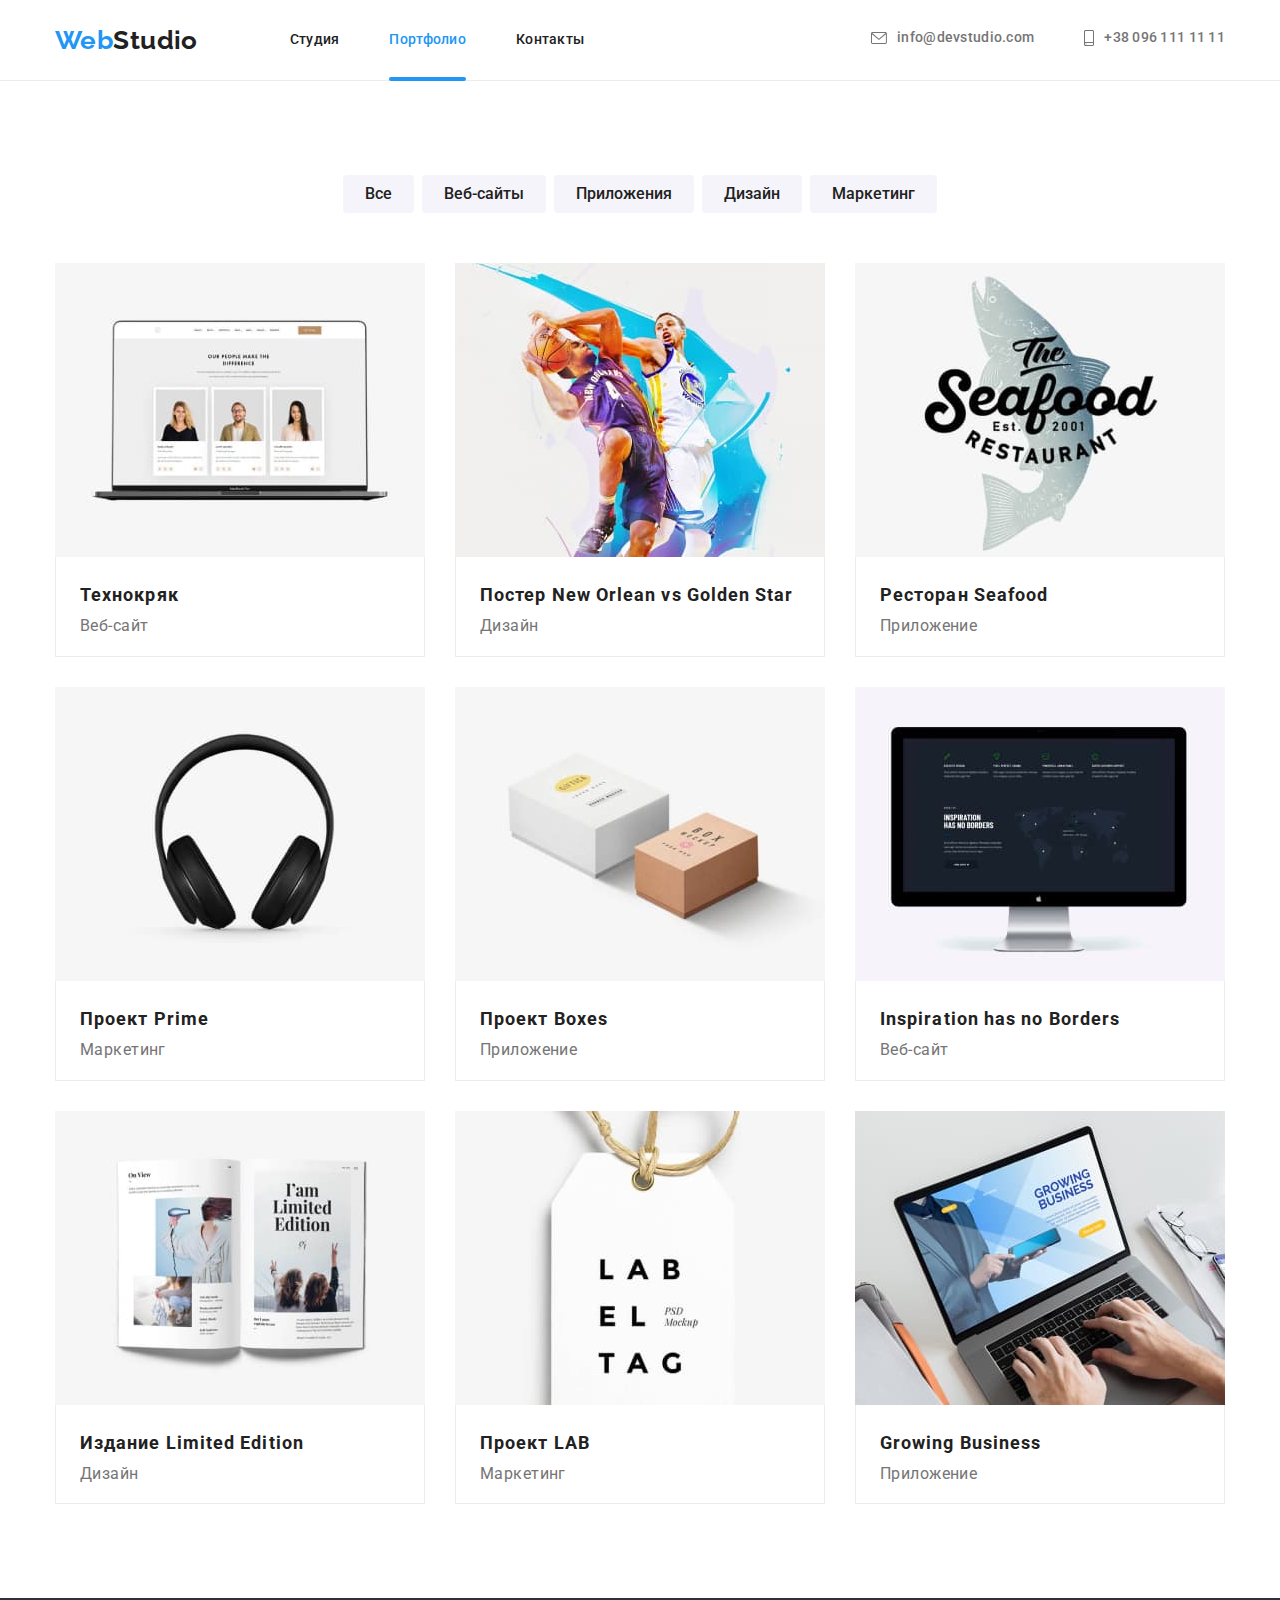
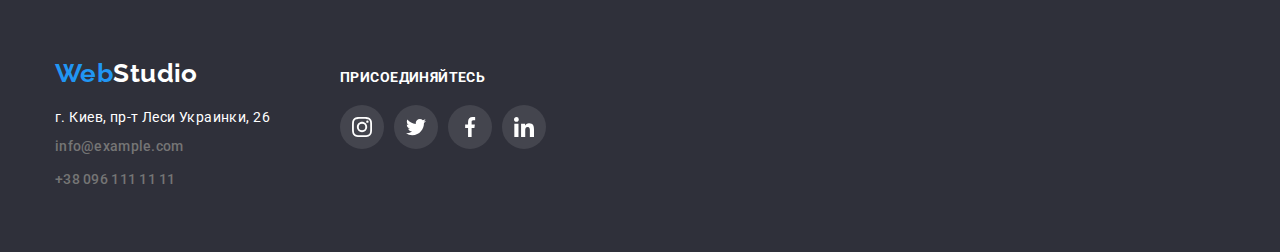
==== portfolio.html @ cb46e4f9 "commited from past project" ====
<!DOCTYPE html>
<html lang="ru">
  <head>
    <meta charset="UTF-8" />
    <meta http-equiv="X-UA-Compatible" content="IE=edge" />
    <meta name="viewport" content="width=device-width, initial-scale=1.0" />
    <link
      rel="stylesheet"
      href="https://cdnjs.cloudflare.com/ajax/libs/modern-normalize/1.0.0/modern-normalize.min.css"
    />
    <link rel="stylesheet" href="./css/style.css" />
    <link rel="preconnect" href="https://fonts.googleapis.com" />
    <link rel="preconnect" href="https://fonts.gstatic.com" crossorigin />
    <link
      href="https://fonts.googleapis.com/css2?family=Raleway:wght@700&family=Roboto:wght@400;500;700;900&display=swap"
      rel="stylesheet"
    />
    <title>Document</title>
  </head>
  <body>
    <!-- Шапка -->
    <header class="section-header main-section-header">
      <div class="container nav-header-container">
        <a href="index.html" class="section-link logo">
          <span class="company-name-word">Web</span>Studio</a
        >
        <!-- Навигация -->
        <nav>
          <!-- Список навигации сайта -->
          <ul class="site-nav section-list">
            <li class="site-nav-item">
              <a href="index.html" class="nav-link section-link link-anim"
                >Студия</a
              >
            </li>
            <li class="site-nav-item">
              <a
                href="portfolio.html"
                class="nav-link section-link active-link link-anim"
                >Портфолио</a
              >
            </li>
            <li class="site-nav-item">
              <a href="" class="nav-link section-link link-anim">Контакты</a>
            </li>
          </ul>
        </nav>
        <!-- Список навигации контактов -->
        <ul class="contacts-nav contacts-nav-header section-list">
          <li class="contacts-nav-item">
            <a
              class="contacts-link section-link mail-link icon-anim"
              href="mailto:info@devstudio.com"
            >
              <svg class="header-icon mail-icon contacts-icon">
                <use href="./images/logo/symbol-defs.svg#icon-envelope"></use>
              </svg>
              info@devstudio.com</a
            >
          </li>
          <li class="contacts-nav-item">
            <a
              class="contacts-link section-link phone-link icon-anim"
              href="tel:+380961111111"
            >
              <svg class="header-icon phone-icon contacts-icon">
                <use href="./images/logo/symbol-defs.svg#icon-smartphone"></use>
              </svg>
              +38 096 111 11 11</a
            >
          </li>
        </ul>
      </div>
    </header>
    <main>
      <section class="section">
        <div class="container">
          <h1 class="visually-hidden">Portfolio page</h1>
          <ul class="section-list section-sorting-list">
            <li class="section-sorting-item">
              <button type="button" class="sorting-button-text button-anim">
                Все
              </button>
            </li>
            <li class="section-sorting-item">
              <button type="button" class="sorting-button-text button-anim">
                Веб-сайты
              </button>
            </li>
            <li class="section-sorting-item">
              <button type="button" class="sorting-button-text button-anim">
                Приложения
              </button>
            </li>
            <li class="section-sorting-item">
              <button type="button" class="sorting-button-text button-anim">
                Дизайн
              </button>
            </li>
            <li class="section-sorting-item">
              <button type="button" class="sorting-button-text button-anim">
                Маркетинг
              </button>
            </li>
          </ul>
          <ul class="example-list example-container">
            <li class="example-container-item">
              <a class="example-link" href="">
                <div class="card-thumb">
                  <img
                    src="./images/portfolio1.jpg"
                    width="370"
                    alt="Страница Веб-сайта"
                  />
                  <div class="overlay-card">
                    <p class="overlay-text">
                      Ресурс предлагает комплексные предложения с разным уровнем
                      функционала и сервисов. Все это позволит посетителю
                      получить исчерпывающие сведения о компании или частном
                      лице.
                    </p>
                  </div>
                </div>
                <div class="info">
                  <h2 class="example-header">Технокряк</h2>
                  <p class="example-paragraph">Веб-сайт</p>
                </div>
              </a>
            </li>
            <li class="example-container-item">
              <a class="example-link" href="">
                <div class="card-thumb">
                  <img
                    src="./images/portfolio2.jpg"
                    width="370"
                    alt="Постер с баскетболистами"
                  />
                  <div class="overlay-card">
                    <p class="overlay-text">
                      Ресурс предлагает комплексные предложения с разным уровнем
                      функционала и сервисов. Все это позволит посетителю
                      получить исчерпывающие сведения о компании или частном
                      лице.
                    </p>
                  </div>
                </div>
                <div class="info">
                  <h2 class="example-header">
                    Постер New Orlean vs Golden Star
                  </h2>
                  <p class="example-paragraph">Дизайн</p>
                </div>
              </a>
            </li>
            <li class="example-container-item">
              <a class="example-link" href="">
                <div class="card-thumb">
                  <img
                    src="./images/portfolio3.jpg"
                    width="370"
                    alt="Логотип ресторана"
                  />
                  <div class="overlay-card">
                    <p class="overlay-text">
                      Ресурс предлагает комплексные предложения с разным уровнем
                      функционала и сервисов. Все это позволит посетителю
                      получить исчерпывающие сведения о компании или частном
                      лице.
                    </p>
                  </div>
                </div>
                <div class="info">
                  <h2 class="example-header">Ресторан Seafood</h2>
                  <p class="example-paragraph">Приложение</p>
                </div>
              </a>
            </li>
            <li class="example-container-item">
              <a class="example-link" href="">
                <div class="card-thumb">
                  <img
                    src="./images/portfolio4.jpg"
                    width="370"
                    alt="Наушники"
                  />
                  <div class="overlay-card">
                    <p class="overlay-text">
                      Ресурс предлагает комплексные предложения с разным уровнем
                      функционала и сервисов. Все это позволит посетителю
                      получить исчерпывающие сведения о компании или частном
                      лице.
                    </p>
                  </div>
                </div>
                <div class="info">
                  <h2 class="example-header">Проект Prime</h2>
                  <p class="example-paragraph">Маркетинг</p>
                </div>
              </a>
            </li>
            <li class="example-container-item">
              <a class="example-link" href="">
                <div class="card-thumb">
                  <img
                    src="./images/portfolio5.jpg"
                    width="370"
                    alt="Две коробки"
                  />
                  <div class="overlay-card">
                    <p class="overlay-text">
                      Ресурс предлагает комплексные предложения с разным уровнем
                      функционала и сервисов. Все это позволит посетителю
                      получить исчерпывающие сведения о компании или частном
                      лице.
                    </p>
                  </div>
                </div>
                <div class="info">
                  <h2 class="example-header">Проект Boxes</h2>
                  <p class="example-paragraph">Приложение</p>
                </div>
              </a>
            </li>
            <li class="example-container-item">
              <a class="example-link" href="">
                <div class="card-thumb">
                  <img
                    src="./images/portfolio6.jpg"
                    width="370"
                    alt="Страница Веб-сайта"
                  />
                  <div class="overlay-card">
                    <p class="overlay-text">
                      Ресурс предлагает комплексные предложения с разным уровнем
                      функционала и сервисов. Все это позволит посетителю
                      получить исчерпывающие сведения о компании или частном
                      лице.
                    </p>
                  </div>
                </div>
                <div class="info">
                  <h2 class="example-header">Inspiration has no Borders</h2>
                  <p class="example-paragraph">Веб-сайт</p>
                </div>
              </a>
            </li>
            <li class="example-container-item">
              <a class="example-link" href="">
                <div class="card-thumb">
                  <img
                    src="./images/portfolio7.jpg"
                    width="370"
                    alt="Развёрнутый журнал"
                  />
                  <div class="overlay-card">
                    <p class="overlay-text">
                      Ресурс предлагает комплексные предложения с разным уровнем
                      функционала и сервисов. Все это позволит посетителю
                      получить исчерпывающие сведения о компании или частном
                      лице.
                    </p>
                  </div>
                </div>
                <div class="info">
                  <h2 class="example-header">Издание Limited Edition</h2>
                  <p class="example-paragraph">Дизайн</p>
                </div>
              </a>
            </li>
            <li class="example-container-item">
              <a class="example-link" href="">
                <div class="card-thumb">
                  <img src="./images/portfolio8.jpg" width="370" alt="Лэйбл" />
                  <div class="overlay-card">
                    <p class="overlay-text">
                      Ресурс предлагает комплексные предложения с разным уровнем
                      функционала и сервисов. Все это позволит посетителю
                      получить исчерпывающие сведения о компании или частном
                      лице.
                    </p>
                  </div>
                </div>
                <div class="info">
                  <h2 class="example-header">Проект LAB</h2>
                  <p class="example-paragraph">Маркетинг</p>
                </div>
              </a>
            </li>
            <li class="example-container-item">
              <a class="example-link" href="">
                <div class="card-thumb">
                  <img
                    src="./images/portfolio9.jpg"
                    width="370"
                    alt="Приложение"
                  />
                  <div class="overlay-card">
                    <p class="overlay-text">
                      Ресурс предлагает комплексные предложения с разным уровнем
                      функционала и сервисов. Все это позволит посетителю
                      получить исчерпывающие сведения о компании или частном
                      лице.
                    </p>
                  </div>
                </div>
                <div class="info">
                  <h2 class="example-header">Growing Business</h2>
                  <p class="example-paragraph">Приложение</p>
                </div>
              </a>
            </li>
          </ul>
        </div>
      </section>
    </main>
    <!-- Подвал -->
    <footer class="footer-section">
      <div class="container">
        <div class="footer-box">
          <a href="" class="section-link logo footer"
            ><span class="company-name-word footer-logo">Web</span>Studio</a
          >
          <!-- Контактные данные -->
          <address>
            <ul class="contacts-nav section-list">
              <li class="footer-nav-item">
                <a
                  class="address-link section-link link-anim"
                  href="https://www.google.com/maps/place/бульвар+Лесі+Українки,+26,+Київ,+02000/@50.4265807,30.5361971,17z/data=!3m1!4b1!4m5!3m4!1s0x40d4cf0e033ecbe9:0x57a4dffefec77da0!8m2!3d50.4265807!4d30.5383858"
                  >г. Киев, пр-т Леси Украинки, 26</a
                >
              </li>
              <li class="footer-nav-item">
                <a
                  class="contacts-link footer-link link-anim"
                  href="mailto:info@example.com"
                  >info@example.com</a
                >
              </li>
              <li class="footer-nav-item">
                <a
                  class="contacts-link footer-link link-anim"
                  href="tel:+380961111111"
                  >+38 096 111 11 11</a
                >
              </li>
            </ul>
          </address>
        </div>
        <div class="footer-link-box">
          <p class="footer-link-text">присоединяйтесь</p>
          <ul class="footer-link-list">
            <li class="footer-item">
              <a href="" class="network-link icon-anim"
                ><svg class="network-logo" width="20px" height="20px">
                  <use
                    href="./images/logo/symbol-defs.svg#icon-instagram"
                  ></use>
                </svg>
              </a>
            </li>
            <li class="footer-item">
              <a href="" class="network-link icon-anim"
                ><svg class="network-logo" width="20px" height="20px">
                  <use href="./images/logo/symbol-defs.svg#icon-twitter"></use>
                </svg>
              </a>
            </li>
            <li class="footer-item">
              <a href="" class="network-link icon-anim"
                ><svg class="network-logo" width="20px" height="20px">
                  <use href="./images/logo/symbol-defs.svg#icon-facebook"></use>
                </svg>
              </a>
            </li>
            <li class="footer-item">
              <a href="" class="network-link icon-anim"
                ><svg class="network-logo" width="20px" height="20px">
                  <use href="./images/logo/symbol-defs.svg#icon-linkedin"></use>
                </svg>
              </a>
            </li>
          </ul>
        </div>
      </div>
    </footer>
  </body>
</html>
---- css/style.css ----
/* Палитра
ФОНЫ
Цвет шапки фона: #FFFFFF 
Доп цвет заднего фона: #F5F4FA
Цвет подвала: #2F303A
ТЕКСТ
Основной цвет: #757575
Дополнительный цвет: #2196F3
Дополнительный цвет: #212121
*/
/* Переменные */
:root {
    /* Цвета текста */
    --primary-text-color: #757575;
    --additional-text-color: #212121;
    --hover-text-color: #2196f3;
    --hover-background-color:#188ce8;
    /* Цвета фона */
    --primary-background-color: #ffffff;
    --additional-background-color: #f5f4fa;
    --footer-background-color: #2f303a;
    --border-header-color: #ececec;
    --icon-fill-color: #afb1b8;
    --icon-close-color: #000000;
}
/* Общее */
body {
    font-family: "Roboto", sans-serif;
    font-size: 14px;
    line-height: 1.18;
    letter-spacing: 0.03em;
    margin: 0px;
    background-color: var(--primary-background-color);
    color: var(--primary-text-color);
}
h1,
h2,
h3,
h4,
h5,
h6,
p,
ul {
    margin: 0px;
    padding: 0px;
}
img {
    display: block;
    max-width: 100%;
    height: auto;
}
button {
    border: none;
    font-family: inherit;

    background-color: var(--additional-background-color);
    color: var(--additional-text-color);
}
button:hover,
button:focus {
    cursor: pointer;

    background-color: var(--hover-text-color);
    color: var(--primary-background-color);
}
/* Контейнеры */
.container {
    margin-left: auto;
    margin-right: auto;
    padding: 0 15px;
    width: 1200px;
}
.section {
    padding: 94px 0;
}
.information-icon-container {
    display: flex;
    justify-content: center;
    align-items: center;
    margin-bottom: 30px;
    background-color: var(--additional-background-color);
    border-radius: 4px;
    width: 270px;
    height: 120px;
}
/* Помогалка */
.visually-hidden {
    position: absolute;
    width: 1px;
    height: 1px;
    margin: -1px;
    border: 0;
    padding: 0;
    white-space: nowrap;
    clip-path: inset(100%);
    clip: rect(0 0 0 0);
    overflow: hidden;
}
/* Шапка & Футер*/
.main-section-header {
    border-bottom: 1px solid var(--border-header-color);
}
.nav-header-container {
    display: flex;
    align-items: center;
}
.company-name-word {
    color: var(--hover-text-color);
}
.information-icon {
    width: 70px;
    height: 70px;
}

.header-icon {
    margin-right: 10px;
    fill: var(--primary-text-color);
}

.mail-link {
    display: inline-flex;
    align-items: center;
}
.mail-icon {
    width: 16px;
    height: 12px;
}

.phone-link {
    display: inline-flex;
    align-items: center;
}
.phone-icon {
    width: 10px;
    height: 16px;
}

.social-links {
    list-style: none;
    display: flex;
    justify-content: center;
    margin: 0px;
    padding: 0;
}

.social-links > li {
    margin-right: 10px;
}
.social-links > li:last-child {
    margin-right: 0px;
}
.social-link {
    height: 44px;
    width: 44px;
    display: inline-flex;
    justify-content: center;
    align-items: center;
    border-radius: 50%;
}
.contacts-link {
    font-weight: 500;
    font-size: 14px;
    line-height: 1.14;
    letter-spacing: 0.02em;
    font-style: normal;

    color: var(--primary-text-color);
}
.social-link:hover,
.social-link:focus {
    background-color: var(--hover-text-color);
}
.social-link:hover .social-icon,
.social-link:focus .social-icon {
    fill: var(--primary-background-color);
}
.social-icon {
    fill: var(--icon-fill-color);
}
.partners {
    display: flex;
    justify-content: space-between;
    list-style: none;
}
.partner-logo {
    fill: var(--icon-fill-color);
}
.partner-link {
    display: flex;
    width: 170px;
    height: 90px;
    border: 1px solid var(--icon-fill-color);
    border-radius: 4px;
    justify-content: center;
    align-items: center;
}
.partner-link:hover,
.partner-link:focus {
    border: 1px solid var(--hover-text-color);
}
.partner-link:hover .partner-logo,
.partner-link:focus .partner-logo {
    fill: var(--hover-text-color);
}

.overlay {
    height: 600px;
    width: 1600px;
    margin: 0 auto;
    background-image: linear-gradient(to right, rgba(47, 48, 58, 0.4), rgba(47, 48, 58, 0.4)),
        url(../images/herobackground.jpg);
    background-size: cover;
    background-position: center;
    background-color: var(--footer-background-color);
}
.order-section,
.section-title-text {
    font-size: 16px;
    line-height: 1.18;
}
.section-sorting-list {
    margin-bottom: 50px;
    display: flex;
    justify-content: center;
    flex-wrap: wrap;
}
.section-sorting-list > .section-sorting-item:not(:last-child) {
    margin-right: 8px;
}
.contacts-nav-header {
    display: flex;
    margin-left: auto;
}
.footer-section > .container {
    display: flex;
    align-items: baseline;
}
.footer-box {
    box-sizing: border-box;
}
.footer-link-box {
    margin-left: 70px;
}
.footer-link-list {
    display: flex;
    list-style: none;
}
.network-link {
    display: flex;
    align-items: center;
    justify-content: center;
    width: 44px;
    height: 44px;
    border-radius: 50%;
    background-color: rgba(255, 255, 255, 0.1);
    fill: var(--primary-background-color);
}

.network-link:hover,
.network-link:focus {
    background-color: var(--hover-text-color);
}

.footer-item:not(:last-child) {
    margin-right: 10px;
}

.footer-link-text {
    margin-bottom: 20px;
    color: var(--primary-background-color);
    font-weight: 700;
    line-height: 1.143;
    text-transform: uppercase;
}

.example-container {
    display: flex;
    flex-wrap: wrap;
    margin-bottom: -30px;
}

.example-container-item {
    width: 370px;
    margin-right: 30px;
    margin-bottom: 30px;
}

.card-thumb{
    position:relative;
    overflow: hidden;
}

.overlay-card {
    position: absolute;
    top: 0;
    left: 0;
    width: 100%;
    height: 100%;
    padding: 64px 24px;

    background:  rgba(33, 150, 243, 0.9);
    transform: translateY(150%);
    transition-property: transform;
    transition-duration: 250ms;
    transition-timing-function: cubic-bezier(0.4, 0, 0.2, 1);
}

.overlay-text {
    font-size: 18px;
    line-height: 1.56;
    max-width: 322px;
    color:#ffffff;
}
.example-link:hover,
.example-link:focus {
    box-shadow: 0px 1px 1px rgba(0, 0, 0, 0.12), 0px 4px 4px rgba(0, 0, 0, 0.06), 1px 4px 6px rgba(0, 0, 0, 0.16);
}
.example-container-item:nth-child(3n) {
    margin-right: 0px;
}
.contacts-nav .contacts-nav-item + .contacts-nav-item {
    margin-left: 50px;
}
.main-text-section {
    color: var(--primary-background-color);
    max-width: 700px;
    margin: 0 auto;
}
.logo {
    font-family: "Raleway", sans-serif;
    font-weight: 700;
    font-size: 26px;
    line-height: 1.19;

    color: var(--additional-text-color);
}
.nav-link.section-link.active-link {
    color: var(--hover-text-color);
    position: relative;
}
.site-nav .nav-link {
    display: block;
    font-weight: 500;
    font-size: 14px;
    line-height: 1.14;
    letter-spacing: 0.02em;
    padding-bottom: 32px;
    padding-top: 32px;

    color: var(--additional-text-color);
}
.site-nav {
    display: flex;
    margin-left: 92px;
}
.site-nav .site-nav-item:not(:last-child) {
    margin-right: 50px;
}
.contacts-nav .footer-nav-item:not(:last-child) {
    margin-bottom: 9px;
}
.site-nav .nav-link:hover,
.site-nav .nav-link:focus,
.contacts-nav .contacts-link:hover .contacts-icon,
.contacts-nav .contacts-link:focus .contacts-icon {
    color: var(--hover-text-color);
    fill: var(--hover-text-color);
}
.address-link {
    font-style: normal;
}
.footer-section {
    font-weight: normal;
    padding: 60px 0;

    background-color: var(--footer-background-color);
}
.section-link.logo.footer {
    display: inline-block;
    margin-bottom: 20px;

    color: var(--primary-background-color);
}
.footer-link {
    font-size: 14px;
    line-height: 1.71;
    text-decoration: none;
}
.footer-link:hover,
.footer-link:focus {
    color:var(--hover-text-color);
}
.address-link {
    color: var(--primary-background-color);
}

.address-link:hover,
.address-link:focus {
    color:var(--hover-text-color);
}
/* Герой */
.order-section {
    background-color: var(--footer-background-color);
    padding-top: 200px;
    padding-bottom: 200px;
    text-align: center;
}
.main-text-section {
    font-weight: 900;
    font-size: 44px;
    line-height: 1.36;
    letter-spacing: 0.06em;
    text-transform: uppercase;
    margin-bottom: 45px;
}
.order-section-button {
    display: inline-block;
    padding: 10px 32px;

    box-shadow: 0px 4px 4px rgba(0, 0, 0, 0.15);
    border-radius: 4px;

    font-weight: 700;
    font-size: 16px;
    line-height: 1.88;
    letter-spacing: 0.06em;
    font-family: inherit;

    text-decoration: none;
    text-align: center;

    color: var(--primary-background-color);
    background-color: var(--hover-text-color);
}

.order-section-button:hover,
.order-section-button:focus{
    background-color: var(--hover-background-color);
}

.main-information-section > .container > .section-list {
    display: flex;
}
.main-information-section .section-list-item:not(:last-child) {
    margin-right: 30px;
}
.main-information-section .section-list-header {
    margin-top: 0px;
    margin-bottom: 10px;
    font-size: 14px;
    line-height: 1.14;
    letter-spacing: 0.03em;
    text-transform: uppercase;
}
.main-info-text {
    min-width: 270px;
    font-weight: 400;
    font-size: 14px;
    line-height: 1.71;
}
.about-container-item {
    position: relative;
    max-height: 294px;
}
.about-text {
    position: absolute;
    padding: 27px 82px;
    left: 0;
    bottom: 0;
    font-weight: 700;
    text-align: center;
    text-transform: uppercase;

    background-color: rgba(47, 48, 58, 0.8);
    color: var(--primary-background-color);
}
.about-container .about-container-list {
    display: flex;
    justify-content: center;
}
.about-container .about-container-list > .about-container-item:not(:last-child) {
    margin-right: 30px;
}
.team-section .team-section-list {
    display: flex;
    list-style: none;
}
.team-section .team-section-item:not(:last-child) {
    margin-right: 30px;
}
.person-title {
    font-weight: 500;
    font-size: 16px;
    line-height: 1.18;
    letter-spacing: 0.03em;
    margin: 0;
    margin-bottom: 10px;
    text-align: center;
    color: var(--additional-text-color);
}
.team-person-info {
    padding: 30px 0px;
}
.person-title-text {
    line-height: 1.18;
    font-size: 16px;
    margin-bottom: 16px;
    text-align: center;
}
.team-section-item {
    background-color: var(--primary-background-color);
    box-shadow: 0px 2px 1px rgb(0 0 0 / 20%), 0px 1px 1px rgb(0 0 0 / 14%), 0px 1px 3px rgb(0 0 0 / 12%);
    border-radius: 4px;
}
.section-sorting-item {
    border-radius: 4px;
}

.section-sorting-item :hover,
.section-sorting-item :focus {
    border-radius: 4px;
    box-shadow: 0px 3px 1px rgba(0, 0, 0, 0.1), 0px 1px 2px rgba(0, 0, 0, 0.08), 0px 2px 2px rgba(0, 0, 0, 0.12);
}

.sorting-button-text {
    font-weight: 500;
    font-size: 16px;
    line-height: 1.62;
    border-radius: 4px;
    padding: 6px 22px;
}

.section-list-header {
    text-transform: uppercase;
    margin-bottom: 10px;
}
.example-link {
    display: block;
    text-decoration: none;

    color: var(--primary-text-color);

    transition-property: box-shadow;
    transition-duration: 250ms;
    transition-timing-function: cubic-bezier(0.4, 0, 0.2, 1);
}

.example-link:hover .overlay-card,
.example-link:focus .overlay-card{

    transform: translateY(0);
}

.about-container-list {
    display: inline-block;
}
.about-section {
    padding-top: 0px;
}
.example-header {
    font-weight: 700;
    font-size: 18px;
    line-height: 2;
    letter-spacing: 0.06em;
    text-decoration: none;
    margin-bottom: 4px;

    color: var(--additional-text-color);
}
.example-paragraph {
    font-size: 16px;
    line-height: 1.18;
    text-decoration: none;
}
.section-list,
.example-list {
    list-style: none;
}
.section-link {
    text-decoration: none;
}
.section-title {
    font-size: 16px;
    line-height: 1.18;

    color: var(--additional-text-color);
}
.team-section {
    background-color: var(--additional-background-color);
}
.studio-header {
    font-weight: 700;
    font-size: 36px;
    line-height: 1.16;
    margin-bottom: 50px;
    text-align: center;
    letter-spacing: 0.03em;
}
.info {
    padding: 20px 24px;
    border-right: 1px solid var(--border-header-color);
    border-left: 1px solid var(--border-header-color);
    border-bottom: 1px solid var(--border-header-color);
}
.contacts-link.section-link:hover,
.contacts-link.section-link:focus {
    color: var(--hover-text-color);
    fill: var(--hover-text-color);
}

.active-link::after {
    content: "";
    display: block;
    position: absolute;
    width: 100%;
    height: 4px;
    bottom: -1px;
    border-radius: 2px;
    background-color: var(--hover-text-color);
}

.backdrop {
    z-index: 100;
    position: fixed;
    top: 0;
    left: 0;
    width: 100%;
    height: 100%;

    background: rgba(0, 0, 0, 0.2);
}
.backdrop.is-hidden {
    visibility: hidden;
    opacity: 0;
    pointer-events: none;

    transition-property: opacity;
    transition-duration: 250ms;
    transition-timing-function: cubic-bezier(0.4, 0, 0.2, 1);
}

.modal-close-icon {
    fill: var(--icon-close-color);
}

.backdrop.is-hidden .data-modal {
    transform: translateX(-100vh);
}

.data-modal {
    position: absolute;
    top: 50%;
    left: 50%;
    transform: translateX(-50%) translateY(-50%);
    width: 528px;
    height: 581px;

    background: var(--primary-background-color);
    box-shadow: 0px 1px 3px rgba(0, 0, 0, 0.12), 0px 1px 1px rgba(0, 0, 0, 0.14), 0px 2px 1px rgba(0, 0, 0, 0.2);
    border-radius: 4px;

    transition-property: transform;
    transition-duration: 250ms;
    transition-timing-function: cubic-bezier(0.4, 0, 0.2, 1);
}

.button-close {
    position: absolute;
    top: 8px;
    right: 8px;
    width: 30px;
    height: 30px;

    background: var(--primary-background-color);
    border: 1px solid rgba(0, 0, 0, 0.1);
    box-sizing: border-box;
    border-radius: 50%;
}

.link-anim {
    transition-property: color;
    transition-duration: 250ms;
    transition-timing-function: cubic-bezier(0.4, 0, 0.2, 1);
}

.icon-anim {
    transition-property: fill, background-color;   
    transition-duration: 250ms;
    transition-timing-function: cubic-bezier(0.4, 0, 0.2, 1);
}

.button-anim {
    transition-property: color,
    background-color,
    box-shadow;
    transition-duration: 250ms;
    transition-timing-function: cubic-bezier(0.4, 0, 0.2, 1);
}
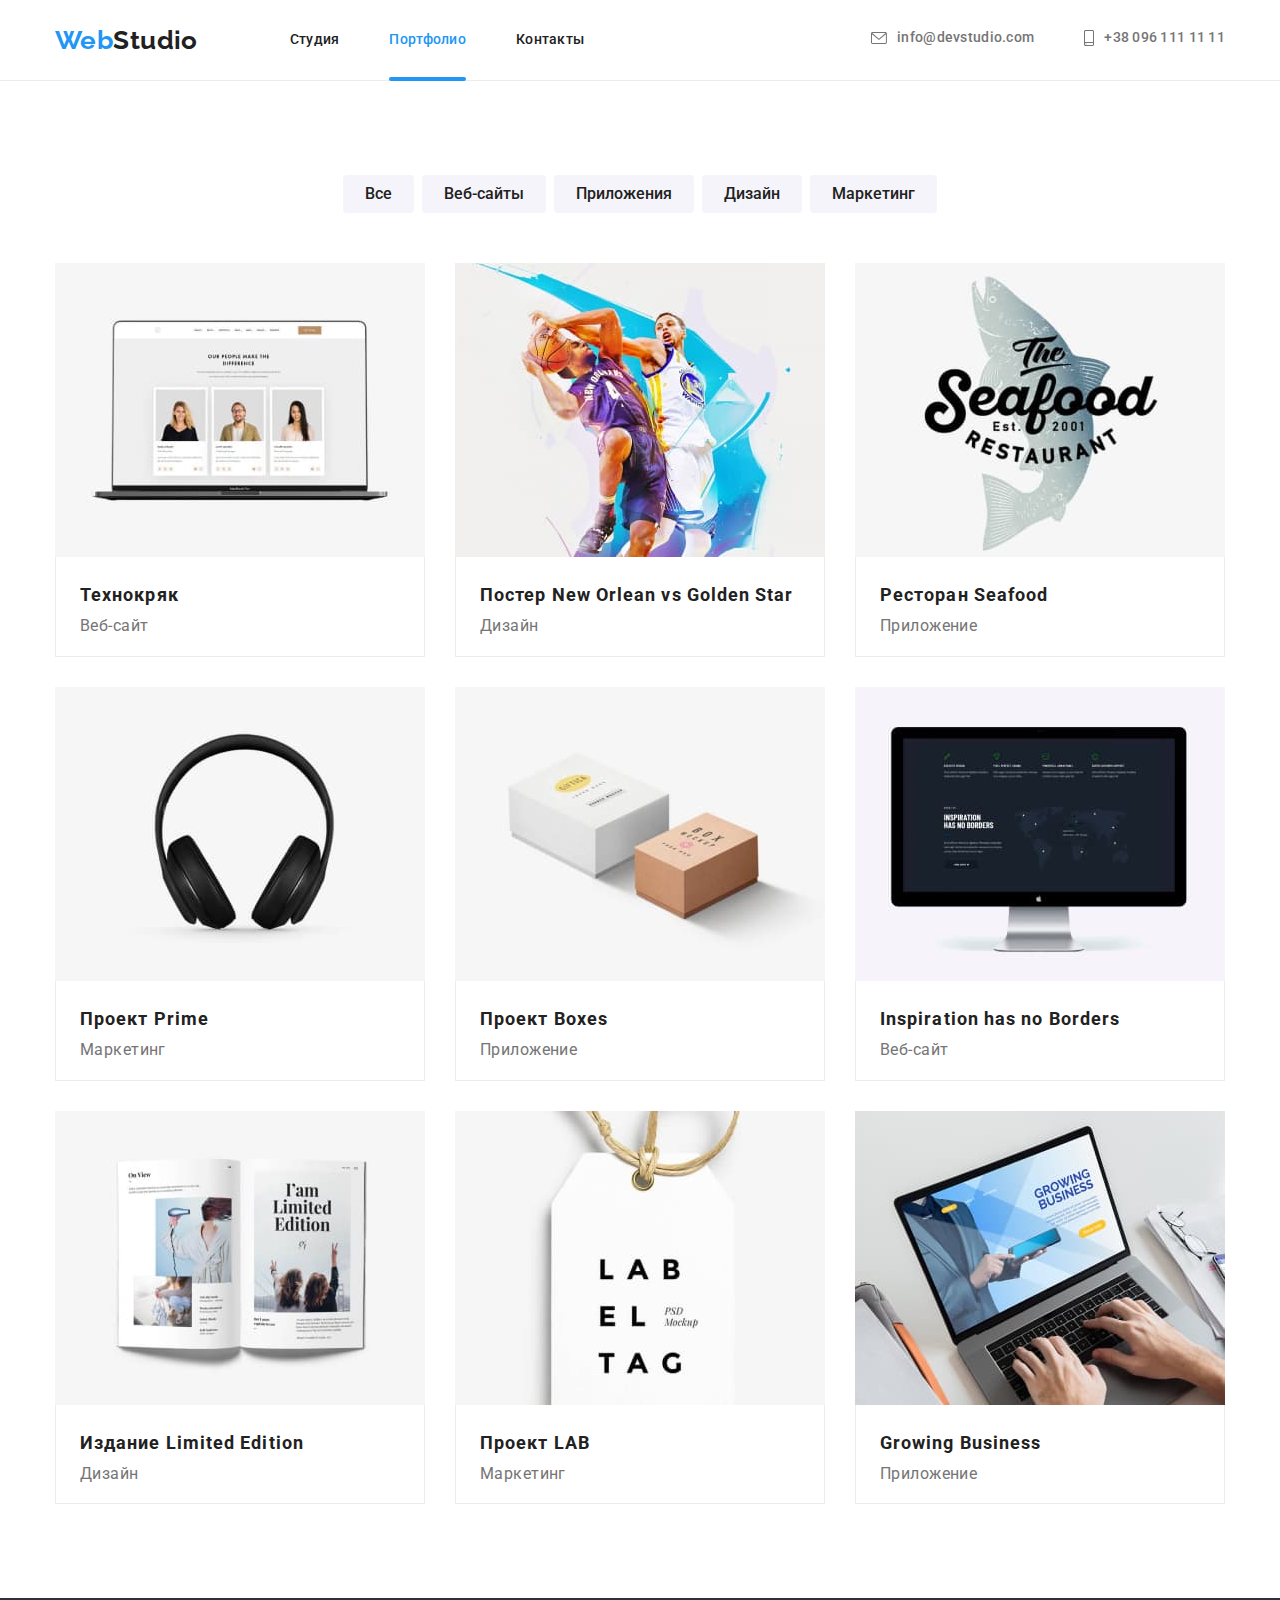
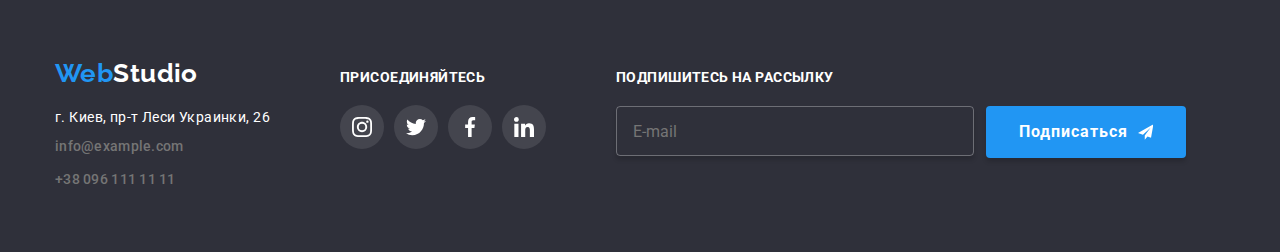
==== commit 2bb4894a: "done" ====
--- a/portfolio.html
+++ b/portfolio.html
@@ -382,6 +382,22 @@
             </li>
           </ul>
         </div>
+        <div class="form-subscribe">
+          <p class="input-label light">Подпишитесь на рассылку</p>
+
+          <form class="modal-form" autocomplete="off">
+            <div class="footer-form">
+              <label for="mail"></label>
+              <input type="email" name="email" id="mail" placeholder="E-mail" />
+              <button class="link-button" type="submit">
+                Подписаться
+                <svg class="subscribe-icon" width="24" height="24">
+                  <use href="./images/logo/symbol-defs.svg#icon-send"></use>
+                </svg>
+              </button>
+            </div>
+          </form>
+        </div>
       </div>
     </footer>
   </body>
--- a/css/style.css
+++ b/css/style.css
@@ -43,6 +43,7 @@
 ul {
     margin: 0px;
     padding: 0px;
+    list-style: none;
 }
 img {
     display: block;
@@ -648,12 +649,15 @@
 }
 
 .data-modal {
+    padding: 40px;
     position: absolute;
     top: 50%;
     left: 50%;
     transform: translateX(-50%) translateY(-50%);
+    
     width: 528px;
-    height: 581px;
+    max-width: 100%;
+    max-height: 100%;
 
     background: var(--primary-background-color);
     box-shadow: 0px 1px 3px rgba(0, 0, 0, 0.12), 0px 1px 1px rgba(0, 0, 0, 0.14), 0px 2px 1px rgba(0, 0, 0, 0.2);
@@ -665,16 +669,19 @@
 }
 
 .button-close {
-    position: absolute;
-    top: 8px;
-    right: 8px;
-    width: 30px;
-    height: 30px;
-
-    background: var(--primary-background-color);
-    border: 1px solid rgba(0, 0, 0, 0.1);
-    box-sizing: border-box;
-    border-radius: 50%;
+position: absolute;
+top: -9px;
+right: -9px;
+width: 30px;
+height: 30px;
+cursor: pointer;
+background-color: var(--primary-background-color);
+border-radius: 50%;
+border: none;
+outline: none;
+box-shadow: 0px 2px 1px rgb(0 0 0 / 20%),
+0px 1px 1px rgb(0 0 0 / 14%),
+0px 1px 3px rgb(0 0 0 / 12%);
 }
 
 .link-anim {
@@ -695,4 +702,235 @@
     box-shadow;
     transition-duration: 250ms;
     transition-timing-function: cubic-bezier(0.4, 0, 0.2, 1);
+}
+
+.form-subscribe {
+    margin-left: 70px;
+}
+
+.input-label.light {
+    display: block;
+    margin-bottom: 20px;
+    font-weight: 700;
+    font-size: 14px;
+    line-height: 1.14;
+    text-transform: uppercase;
+
+    color: var(--primary-background-color);
+}
+
+
+.footer-form {
+    display: flex;
+    width: 570px;
+    flex-direction: row;
+    justify-content: space-between;
+}
+
+.footer-form input[type='email'] {
+
+    min-width: 358px;
+    height: 50px;
+    margin-right: 12px;
+    background: inherit;
+    border: 1px solid rgba(255, 255, 255, 0.3);
+    box-shadow: 0px 4px 4px rgb(0 0 0 / 15%);
+    border-radius: 4px;
+    outline: none;
+    padding: 12px 16px;
+    font-size: 16px;
+    line-height: 1.87;
+    color: rgba(255, 255, 255, 0.6);
+}
+
+.footer-form>.link-button {
+    display: flex;
+    align-items: center;
+}
+
+.link-button {
+    border: 1px solid transparent;
+    padding: 10px 32px;
+    min-width: 200px;
+    min-height: 50px;
+    box-shadow: 0px 4px 4px rgb(0 0 0 / 15%);
+    border-radius: 4px;
+    cursor: pointer;
+    color: var(--primary-background-color);
+    background-color: var(--hover-text-color);
+    outline: none;
+    font-weight: 700;
+    font-size: 16px;
+    line-height: 1.87;
+    text-decoration: none;
+    text-align: center;
+    letter-spacing: 0.06em;
+}
+
+.link-button:hover,
+.link-button:focus {
+    background-color: var(--hover-background-color);
+}
+
+.subscribe-icon {
+    fill: var(--primary-background-color);
+    margin-left: 10px;
+}
+
+.modal-title {
+    font-weight: 700;
+    margin-bottom: 30px;
+    font-size: 20px;
+    line-height: 1.15;
+    text-align: center;
+    color: var(--additional-text-color);
+}
+
+.modal-list-form {
+    display: flex;
+    flex-direction: column;
+    align-items: stretch;
+    justify-content: space-around;
+    margin-bottom: 20px;
+}
+
+.modal-list-form .modal-field-item:not(:last-child) {
+    margin-bottom: 28px;
+}
+
+.modal-field-item {
+    position: relative;
+}
+
+.textfield {
+    padding: 12px 18px 12px 42px;
+    width: 448px;
+    height: 40px;
+    border: 1px solid rgba(33, 33, 33, 0.2);
+    border-radius: 4px;
+    outline: none;
+    letter-spacing: 0.01em;
+    line-height: 1.15;
+    color: var(--primary-text-color);
+}
+
+.textfield:focus+.form-label,
+.form-label:focus .form-icon
+{
+    color: var(--primary-hover-color);
+}
+.modal-field-item:hover .form-icon,
+.modal-field-item:focus .form-icon {
+    
+    fill: var(--hover-text-color);
+}
+
+.textfield:focus,
+.comment:focus {
+    border: 1px solid var(--hover-text-color);
+    outline: none;
+}
+
+.form-label {
+    position: absolute;
+    display: block;
+    top: -22px;
+    left: 1px;
+    letter-spacing: 0.01em;
+    color: var(--primary-text-color);
+}
+
+.form-icon {
+    display: block;
+    position: absolute;
+    top: 11px;
+    left: 16px;
+    fill: var(--additional-text-color);
+}
+
+.comment-field {
+    position: relative;
+
+    display: flex;
+    flex-direction: column;
+    margin-bottom: 10px;
+}
+
+.comment-label {
+    display: flex;
+    margin-bottom: 4px;
+    font-size: 12px;
+    line-height: 1.17;
+    letter-spacing: 0.01em;
+    color: var(--primary-text-color);
+    }
+
+.comment {
+    height: 100%;
+    resize: none;
+    padding: 12px 16px;
+    border: 1px solid;
+    border-radius: 4px;
+    border-color: rgba(33, 33, 33, 0.2);
+    cursor: pointer;
+}
+
+.modal-consent {
+    display: flex;
+    align-items: center;
+    max-width: 425px;
+    margin-bottom: 30px;
+    margin-right: auto;
+    margin-left: auto;
+    line-height: 1.71;
+    color: var(--primary-text-color);
+}
+
+.modal-checkbox {
+    position: absolute;
+    width: 1px;
+    height: 1px;
+    margin: -1px;
+    border: 0;
+    padding: 0;
+    clip: rect(0 0 0 0);
+    overflow: hidden;
+}
+
+.checkbox-icon {
+    display: inline-block;
+    width: 15px;
+    height: 15px;
+    margin-right: 5px;
+    border: 2px solid;
+    border-color: var(--additional-text-color);
+    border-radius: 4px;
+    cursor: pointer;
+}
+.textfield:focus~.form-icon,
+.textfield:not(:placeholder-shown)~.form-icon,
+.comment:focus~.form-icon,
+.comment:not(:placeholder-shown)~.form-icon {
+    fill: var(--hover-text-color);
+}
+
+.modal-link-consent {
+    color: var(--hover-text-color);
+    text-decoration: underline;
+}
+
+.modal-text-privacy {
+    font-size: 14px;
+    line-height: 1.71;
+
+    color:var(--primary-text-color);
+}
+
+.modal-checkbox:checked+.checkbox-icon {
+    border-color: transparent;
+    background-color: var(--hover-background-color);
+    fill: var(--primary-background-color);
+    background-image: url(../images/Modal-window/icon\ check.svg);
+    background-size: contain;
+    background-origin: border-box;
 }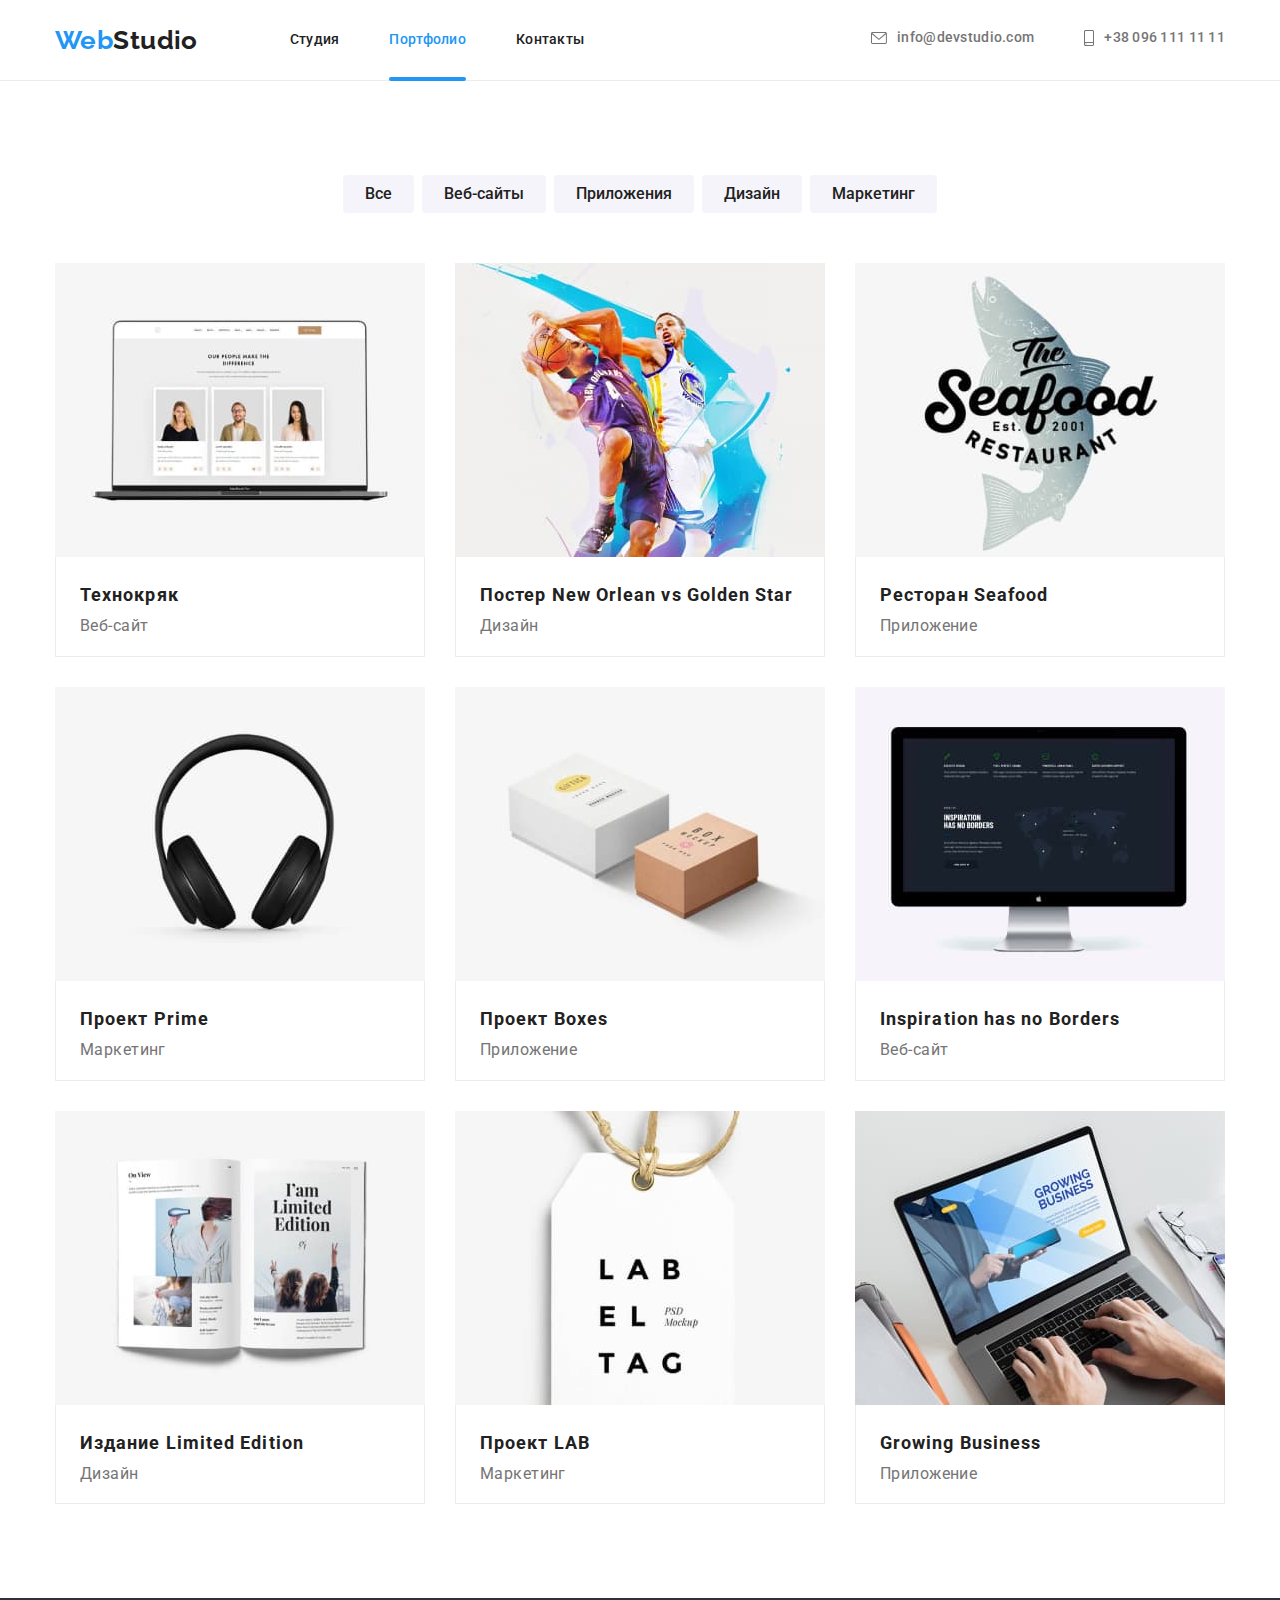
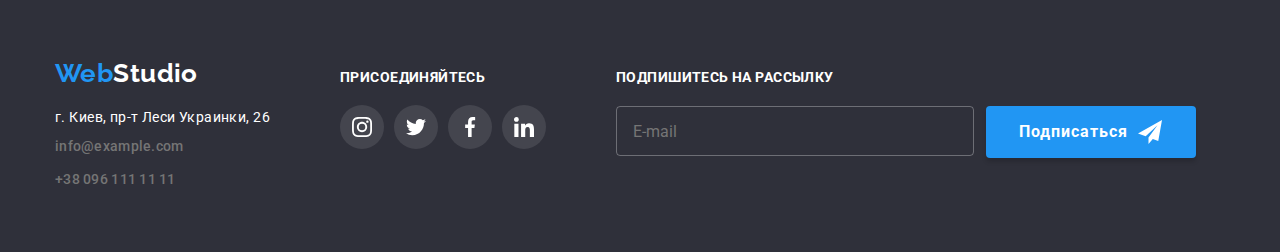
==== commit 79132b52: "fixed changes" ====
--- a/portfolio.html
+++ b/portfolio.html
@@ -387,8 +387,13 @@
 
           <form class="modal-form" autocomplete="off">
             <div class="footer-form">
-              <label for="mail"></label>
-              <input type="email" name="email" id="mail" placeholder="E-mail" />
+              <label for="mail-footer"></label>
+              <input
+                type="email"
+                name="mail"
+                id="mail-footer"
+                placeholder="E-mail"
+              />
               <button class="link-button" type="submit">
                 Подписаться
                 <svg class="subscribe-icon" width="24" height="24">
--- a/css/style.css
+++ b/css/style.css
@@ -670,18 +670,25 @@
 
 .button-close {
 position: absolute;
-top: -9px;
-right: -9px;
+top: 8px;
+right: 8px;
 width: 30px;
 height: 30px;
-cursor: pointer;
 background-color: var(--primary-background-color);
 border-radius: 50%;
-border: none;
-outline: none;
-box-shadow: 0px 2px 1px rgb(0 0 0 / 20%),
-0px 1px 1px rgb(0 0 0 / 14%),
-0px 1px 3px rgb(0 0 0 / 12%);
+border: 1px solid rgba(0, 0, 0, 0.1);
+fill: currentColor;
+cursor: pointer;
+}
+
+.button-close:hover,
+.button-close:focus {
+    background-color: var(--primary-background-color);
+}
+
+.button-close:hover > .modal-close-icon,
+.button-close:focus > .modal-close-icon {
+    fill: var(--hover-text-color);
 }
 
 .link-anim {
@@ -734,7 +741,6 @@
     margin-right: 12px;
     background: inherit;
     border: 1px solid rgba(255, 255, 255, 0.3);
-    box-shadow: 0px 4px 4px rgb(0 0 0 / 15%);
     border-radius: 4px;
     outline: none;
     padding: 12px 16px;
@@ -751,7 +757,7 @@
 .link-button {
     border: 1px solid transparent;
     padding: 10px 32px;
-    min-width: 200px;
+    min-width: 210px;
     min-height: 50px;
     box-shadow: 0px 4px 4px rgb(0 0 0 / 15%);
     border-radius: 4px;
@@ -834,17 +840,21 @@
 .form-label {
     position: absolute;
     display: block;
-    top: -22px;
+    top: -18px;
     left: 1px;
     letter-spacing: 0.01em;
     color: var(--primary-text-color);
+    font-size: 12px;
+    line-height: 1.16;
+    letter-spacing: 0.01em;
+    transition: all 250ms cubic-bezier(0.4, 0, 0.2, 1);
 }
 
 .form-icon {
     display: block;
     position: absolute;
-    top: 11px;
-    left: 16px;
+    top: 10px;
+    left: 10px;
     fill: var(--additional-text-color);
 }
 
@@ -906,6 +916,8 @@
     border-color: var(--additional-text-color);
     border-radius: 4px;
     cursor: pointer;
+
+    transition: all 250ms cubic-bezier(0.4, 0, 0.2, 1);
 }
 .textfield:focus~.form-icon,
 .textfield:not(:placeholder-shown)~.form-icon,
